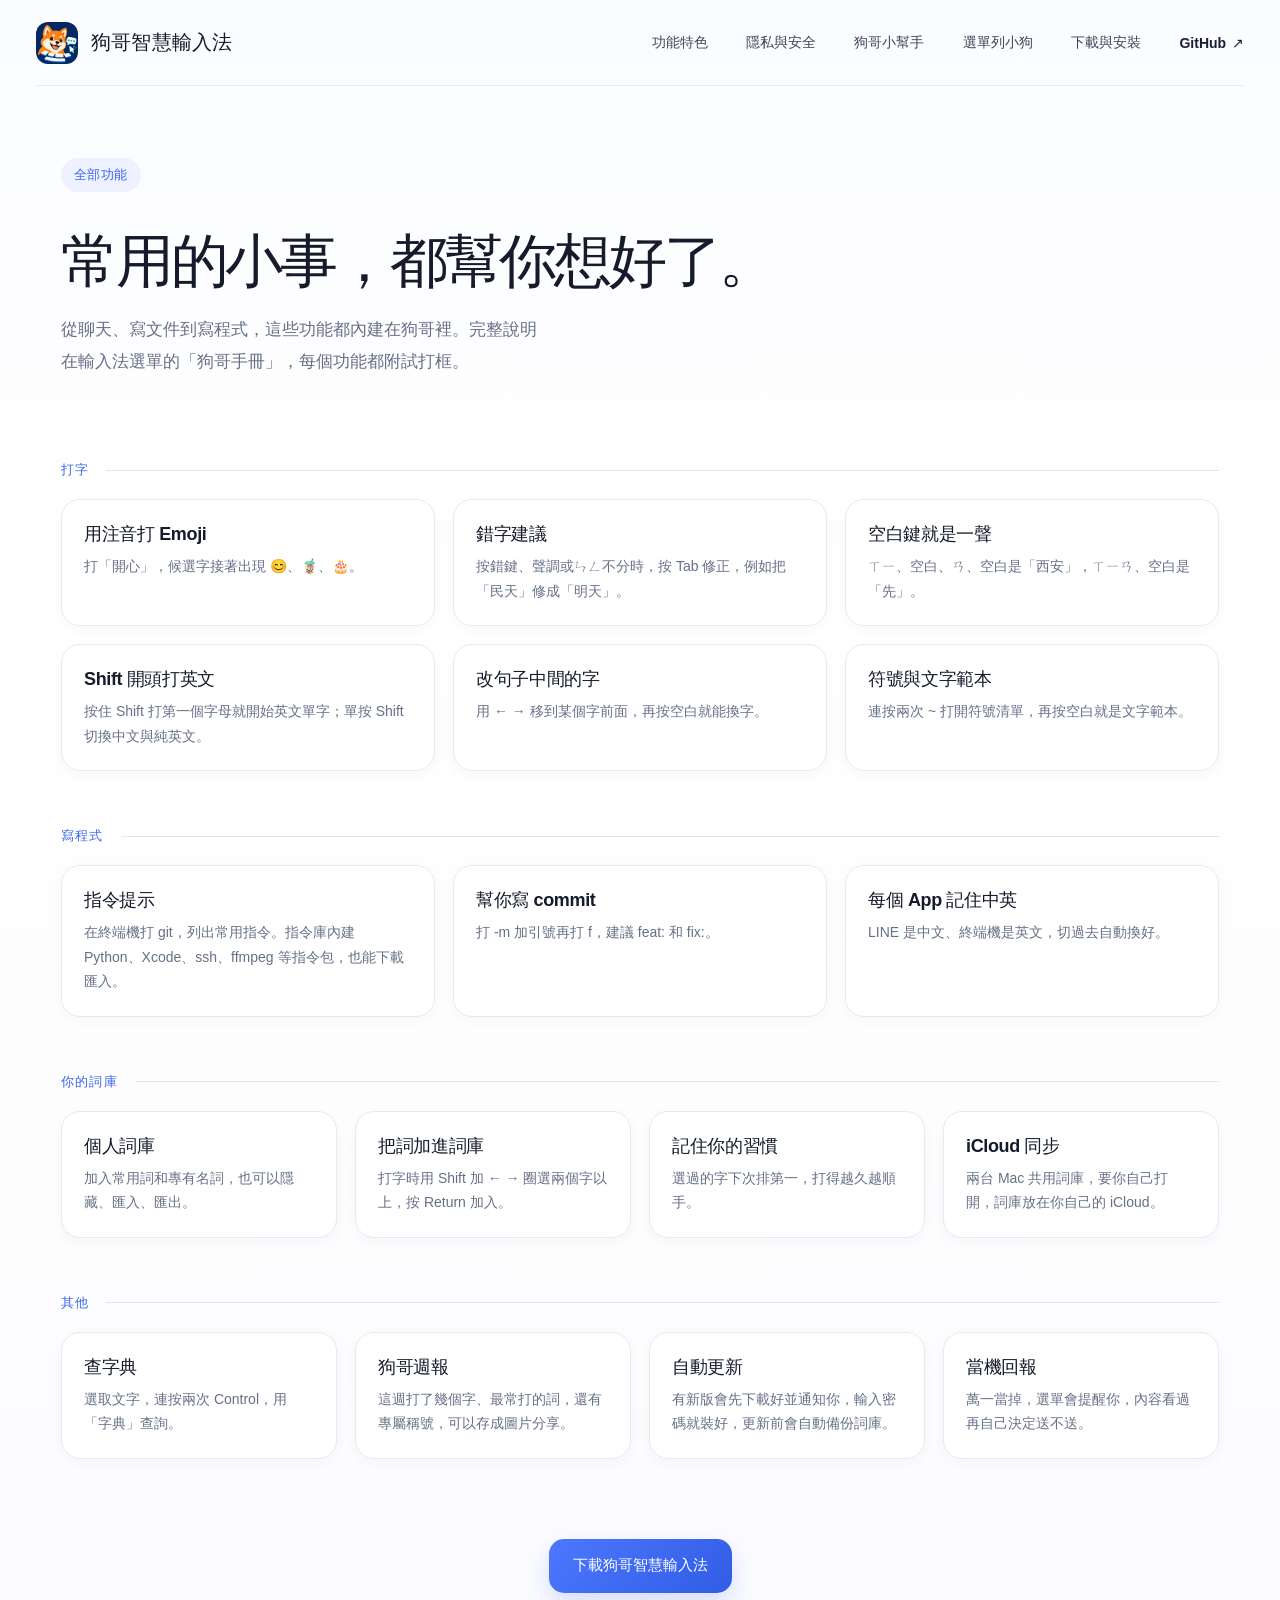
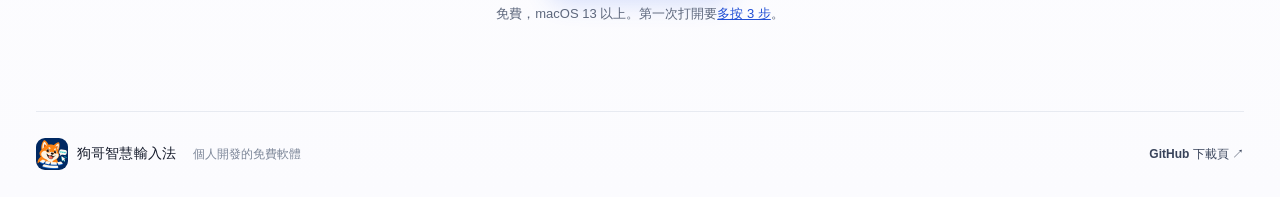
==== features.html @ 8fb895f2 "docs: publish the website" ====
<!doctype html>
<html lang="zh-Hant">
  <head>
    <meta charset="utf-8">
    <meta name="viewport" content="width=device-width, initial-scale=1">
    <meta name="theme-color" content="#f7f8fc">
    <title>全部功能｜狗哥智慧輸入法</title>
    <meta name="description" content="狗哥智慧輸入法的全部功能：用注音打 Emoji、錯字建議、指令提示、個人詞庫、iCloud 同步、狗哥週報和自動更新。">
    <link rel="stylesheet" href="styles.css">
  </head>
  <body>
    <header class="site-header">
      <a class="brand" href="index.html" aria-label="狗哥智慧輸入法首頁">
        <img src="images/icon.png" alt="" width="42" height="42">
        <span>狗哥智慧輸入法</span>
      </a>
      <button class="menu-toggle" aria-expanded="false" aria-controls="main-nav" aria-label="開啟導覽選單">
        <span></span><span></span>
      </button>
      <nav id="main-nav" class="main-nav" aria-label="主要導覽">
        <a href="index.html#features">功能特色</a>
        <a href="index.html#privacy">隱私與安全</a>
        <a href="index.html#helper">狗哥小幫手</a>
        <a href="index.html#dog">選單列小狗</a>
        <a href="index.html#install">下載與安裝</a>
        <a class="github-link" href="https://github.com/qso71/gouge-smart-input-releases">GitHub <span aria-hidden="true">↗</span></a>
      </nav>
    </header>

    <main>
      <section class="page-head" aria-labelledby="page-title">
        <p class="eyebrow">全部功能</p>
        <h1 id="page-title">常用的小事，都幫你想好了。</h1>
        <p class="hero-lede">從聊天、寫文件到寫程式，這些功能都內建在狗哥裡。完整說明在輸入法選單的「狗哥手冊」，每個功能都附試打框。</p>
      </section>

      <section class="feature-group" aria-labelledby="group-typing">
        <div class="section-kicker"><span id="group-typing">打字</span><i></i></div>
        <div class="feature-grid">
          <article class="feature-item"><h2>用注音打 Emoji</h2><p>打「開心」，候選字接著出現 😊、🧋、🎂。</p></article>
          <article class="feature-item"><h2>錯字建議</h2><p>按錯鍵、聲調或ㄣㄥ不分時，按 Tab 修正，例如把「民天」修成「明天」。</p></article>
          <article class="feature-item"><h2>空白鍵就是一聲</h2><p>ㄒㄧ、空白、ㄢ、空白是「西安」，ㄒㄧㄢ、空白是「先」。</p></article>
          <article class="feature-item"><h2>Shift 開頭打英文</h2><p>按住 Shift 打第一個字母就開始英文單字；單按 Shift 切換中文與純英文。</p></article>
          <article class="feature-item"><h2>改句子中間的字</h2><p>用 ← → 移到某個字前面，再按空白就能換字。</p></article>
          <article class="feature-item"><h2>符號與文字範本</h2><p>連按兩次 ~ 打開符號清單，再按空白就是文字範本。</p></article>
        </div>
      </section>

      <section class="feature-group" aria-labelledby="group-code">
        <div class="section-kicker"><span id="group-code">寫程式</span><i></i></div>
        <div class="feature-grid">
          <article class="feature-item"><h2>指令提示</h2><p>在終端機打 git，列出常用指令。指令庫內建 Python、Xcode、ssh、ffmpeg 等指令包，也能下載匯入。</p></article>
          <article class="feature-item"><h2>幫你寫 commit</h2><p>打 -m 加引號再打 f，建議 feat: 和 fix:。</p></article>
          <article class="feature-item"><h2>每個 App 記住中英</h2><p>LINE 是中文、終端機是英文，切過去自動換好。</p></article>
        </div>
      </section>

      <section class="feature-group" aria-labelledby="group-library">
        <div class="section-kicker"><span id="group-library">你的詞庫</span><i></i></div>
        <div class="feature-grid four">
          <article class="feature-item"><h2>個人詞庫</h2><p>加入常用詞和專有名詞，也可以隱藏、匯入、匯出。</p></article>
          <article class="feature-item"><h2>把詞加進詞庫</h2><p>打字時用 Shift 加 ← → 圈選兩個字以上，按 Return 加入。</p></article>
          <article class="feature-item"><h2>記住你的習慣</h2><p>選過的字下次排第一，打得越久越順手。</p></article>
          <article class="feature-item"><h2>iCloud 同步</h2><p>兩台 Mac 共用詞庫，要你自己打開，詞庫放在你自己的 iCloud。</p></article>
        </div>
      </section>

      <section class="feature-group" aria-labelledby="group-more">
        <div class="section-kicker"><span id="group-more">其他</span><i></i></div>
        <div class="feature-grid four">
          <article class="feature-item"><h2>查字典</h2><p>選取文字，連按兩次 Control，用「字典」查詢。</p></article>
          <article class="feature-item"><h2>狗哥週報</h2><p>這週打了幾個字、最常打的詞，還有專屬稱號，可以存成圖片分享。</p></article>
          <article class="feature-item"><h2>自動更新</h2><p>有新版會先下載好並通知你，輸入密碼就裝好，更新前會自動備份詞庫。</p></article>
          <article class="feature-item"><h2>當機回報</h2><p>萬一當掉，選單會提醒你，內容看過再自己決定送不送。</p></article>
        </div>
      </section>

      <section class="page-cta">
        <a class="button button-primary" href="https://github.com/qso71/gouge-smart-input-releases/releases/latest/download/GougeSmartInput.dmg">下載狗哥智慧輸入法</a>
        <p class="button-note">免費，macOS 13 以上。第一次打開要<a href="index.html#first-open">多按 3 步</a>。</p>
      </section>
    </main>
    <footer class="site-footer">
      <a class="brand footer-brand" href="index.html"><img src="images/icon.png" alt="" width="32" height="32"><span>狗哥智慧輸入法</span></a>
      <span>個人開發的免費軟體</span>
      <a href="https://github.com/qso71/gouge-smart-input-releases">GitHub 下載頁 ↗</a>
    </footer>
    <script src="script.js"></script>
  </body>
</html>
---- styles.css ----
:root {
  color-scheme: light;
  --ink: #151b2b;
  --muted: #657087;
  --blue: #3865ee;
  --blue-deep: #214fd5;
  --line: #e7eaf1;
  --paper: #fff;
  --soft: #f6f7fb;
  --lavender: #f3f1ff;
  --radius: 24px;
  font-family: -apple-system, BlinkMacSystemFont, "PingFang TC", "Heiti TC", sans-serif;
  font-synthesis: none;
  text-rendering: optimizeLegibility;
}

* { box-sizing: border-box; }
html { scroll-behavior: smooth; scroll-padding-top: 90px; }
body { margin: 0; color: var(--ink); background: linear-gradient(180deg, #fbfcff 0%, #fff 34%, #fbfbfe 100%); }
a { color: inherit; text-decoration: none; }
button { font: inherit; }

.site-header { width: min(1320px, calc(100% - 72px)); height: 86px; margin: 0 auto; display: flex; align-items: center; justify-content: space-between; border-bottom: 1px solid rgba(35, 49, 79, .08); position: relative; z-index: 5; }
.brand { display: inline-flex; align-items: center; gap: 13px; font-weight: 800; font-size: 20px; letter-spacing: .01em; white-space: nowrap; }
.brand img { border-radius: 12px; object-fit: cover; }
.main-nav { display: flex; align-items: center; gap: clamp(20px, 3vw, 46px); color: #3d4658; font-size: 14px; font-weight: 600; }
.main-nav a { transition: color .2s ease; }
.main-nav a:hover, .site-footer a:hover { color: var(--blue); }
.github-link { color: #182036; }
.github-link span { padding-left: 2px; }
.menu-toggle { display: none; }

main { width: min(1320px, calc(100% - 72px)); margin: 0 auto; }
.hero { min-height: 620px; display: grid; grid-template-columns: .88fr 1.12fr; align-items: center; position: relative; padding: 105px 25px 64px; column-gap: 44px; }
.mascot-track { position: absolute; top: 0; left: 0; right: 0; height: 100px; overflow: hidden; }
.trail { position: absolute; top: 84px; left: 0; right: 0; border-top: 2px solid #cfdaf7; }
.runner-path { position: absolute; inset: 0; z-index: 1; animation: run 2.4s cubic-bezier(.22, .7, .3, 1) both; }
.runner { position: absolute; left: 0; top: 27px; width: 120px; height: auto; transform-origin: 50% 100%; animation: trot .3s ease-in-out 8 alternate, breathe 3.2s ease-in-out 2.4s infinite; }
@keyframes run { from { transform: translateX(-140px); } to { transform: translateX(72%); } }
@keyframes breathe { 50% { transform: scaleY(1.025); } }
.paw { position: absolute; color: #92a9ff; width: 20px; height: 20px; z-index: 1; }
.paw-one { left: 22%; top: 64px; transform: rotate(70deg) scale(.7); }
.paw-two { left: 30%; top: 64px; transform: rotate(110deg) scale(.7); }
@keyframes trot { from { transform: translateY(0); } to { transform: translateY(-3px); } }
.hero-copy { align-self: center; position: relative; z-index: 2; padding-top: 12px; }
.eyebrow, .section-kicker { color: var(--blue); letter-spacing: .09em; font-size: 13px; font-weight: 700; }
.eyebrow { display: inline-flex; align-items: center; gap: 8px; background: #eef1ff; border-radius: 999px; padding: 8px 13px; letter-spacing: .03em; }
h1, h2, h3, p { margin-top: 0; }
h1 span { display: inline-block; }
h1 { font-size: clamp(44px, 5.1vw, 70px); line-height: 1.16; letter-spacing: -.055em; margin: 22px 0 20px; font-weight: 800; }
.hero-lede { max-width: 485px; color: var(--muted); font-size: 17px; line-height: 1.85; margin-bottom: 28px; }
.button { display: inline-flex; justify-content: center; align-items: center; gap: 12px; min-height: 54px; padding: 0 24px; border-radius: 15px; font-size: 15px; font-weight: 700; transition: transform .2s ease, box-shadow .2s ease, background .2s ease; }
.button:hover { transform: translateY(-2px); }
.button-primary { color: white; background: linear-gradient(135deg, #4c78ff, #315ce5); box-shadow: 0 10px 24px rgba(56, 101, 238, .2); }
.button-primary:hover { box-shadow: 0 13px 28px rgba(56, 101, 238, .27); }
.button-primary svg { width: 19px; height: 19px; }
.button-note { color: #5d677c; font-size: 13px; margin: 12px 0 0 5px; }
.button-note a { color: var(--blue-deep); text-decoration: underline; }
.hero-window { min-width: 0; position: relative; align-self: center; border: 1px solid #d9deea; background: rgba(255,255,255,.96); border-radius: 20px; overflow: visible; box-shadow: 0 26px 60px rgba(37, 49, 82, .13), 0 2px 6px rgba(37,49,82,.04); transform: perspective(1200px) rotateY(-2deg); }
.window-titlebar { height: 52px; display: flex; align-items: center; gap: 15px; padding: 0 18px; background: #fafbfe; border-bottom: 1px solid #eceef4; border-radius: 20px 20px 0 0; color: #3d4556; font-weight: 600; font-size: 13px; }
.traffic { display: flex; gap: 7px; }
.traffic i { width: 10px; height: 10px; border-radius: 50%; background: #ff665d; }
.traffic i:nth-child(2) { background: #ffc34d; }
.traffic i:nth-child(3) { background: #4fc879; }
.window-tools { margin-left: auto; color: #7d8798; font-size: 14px; }
.notes-layout { display: grid; grid-template-columns: 155px 1fr; min-height: 270px; }
.notes-sidebar { padding: 22px 15px; background: #f7f8fb; border-radius: 0 0 0 20px; display: flex; flex-direction: column; gap: 16px; font-size: 11px; color: #758095; }
.notes-sidebar b { font-weight: 500; color: #283248; background: #e9ecf4; border-radius: 7px; padding: 7px; }
.note-content { padding: 42px 30px; position: relative; font-size: clamp(14px, 1.35vw, 18px); }
.note-content p { line-height: 1.8; }
.note-title { color: #8791a5; font-size: .78em; margin-bottom: 8px; }
.composing { border-bottom: 2px solid #7886b0; padding-bottom: 1px; }
.candidate-popover { position: absolute; left: 16px; bottom: 54px; max-width: calc(100% - 32px); display: flex; align-items: center; gap: 12px; white-space: nowrap; background: #fff; border: 1px solid #e1e4ed; box-shadow: 0 8px 24px rgba(35,47,76,.13); border-radius: 13px; padding: 10px 12px; color: #586276; font-size: 11px; }
.candidate-popover b { background: var(--blue); color: white; padding: 8px 10px; border-radius: 9px; font-weight: 600; }

.local-note { min-height: 82px; display: flex; align-items: center; justify-content: center; gap: 18px; padding: 18px 24px; border: 1px solid #e7eaf2; border-radius: 18px; background: linear-gradient(105deg, #f4f5fb, #fbfbfe); color: #59657b; }
.local-note svg { width: 32px; color: #6676ad; flex: 0 0 auto; }
.local-note strong { color: var(--ink); padding-right: 18px; border-right: 1px solid #d7dce7; font-size: 16px; }
.local-note span { font-size: 14px; }

.helper-section { padding: 92px 25px 82px; }
.section-kicker { display: flex; align-items: center; gap: 17px; }
.section-kicker i { flex: 1; height: 1px; background: #e2e5ef; }
.helper-heading { display: flex; align-items: end; justify-content: space-between; gap: 28px; margin: 20px 0 30px; }
.helper-heading h2 { font-size: clamp(27px, 3.1vw, 40px); letter-spacing: -.04em; margin-bottom: 10px; line-height: 1.28; }
.helper-heading p { max-width: 740px; margin-bottom: 0; color: var(--muted); font-size: 15px; line-height: 1.8; }
.option-key { flex: 0 0 auto; color: #405ec8; background: #edf0ff; padding: 11px 15px; border-radius: 12px; font-size: 13px; font-weight: 700; }
.helper-demo { display: grid; grid-template-columns: .8fr 1.2fr; gap: 40px; align-items: center; border: 1px solid #e7e8f1; border-radius: 22px; background: linear-gradient(118deg, #fbfbff, #f3f1ff 58%, #f8f8ff); padding: 32px; }
.selected-text { border: 1px solid #e5e7f0; border-radius: 15px; background: white; padding: 20px; box-shadow: 0 8px 22px rgba(37,49,82,.05); position: relative; }
.selected-text small { color: #8791a5; font-size: 11px; }
.selected-text p { line-height: 1.8; margin: 10px 0 4px; font-size: 16px; }
.selection-line { position: absolute; bottom: -18px; right: -23px; width: 70px; height: 1px; background: #99a8ef; transform: rotate(25deg); }
.helper-card { border: 1px solid #e1e3ed; border-radius: 16px; background: #fff; box-shadow: 0 15px 35px rgba(36,46,77,.12); overflow: hidden; }
.helper-card-head { height: 48px; display: flex; align-items: center; gap: 10px; padding: 0 17px; border-bottom: 1px solid #eff0f5; font-size: 13px; }
.helper-icon { width: 30px; height: auto; }.card-menu { margin-left: auto; color: #758098; font-size: 20px; }
.helper-actions { display: flex; gap: 8px; padding: 15px 16px 10px; }
.helper-actions span { border: 1px solid #e8eaf1; border-radius: 9px; padding: 8px 12px; color: #626d80; font-size: 12px; }
.helper-actions .active { color: #fff; background: #4d6fea; border-color: #4d6fea; }
.helper-answer { margin: 2px 16px; background: #f6f7fc; border-radius: 11px; padding: 14px; font-size: 13px; line-height: 1.8; color: #39445a; }
.helper-card-foot { display: flex; align-items: center; justify-content: space-between; padding: 12px 16px 15px; color: #8a93a5; font-size: 11px; }
.helper-card-foot button { border: 0; color: white; background: var(--blue); border-radius: 8px; padding: 8px 15px; font-weight: 700; }
.provider-note { display: flex; justify-content: center; align-items: center; gap: 9px; margin: 20px 0 0; color: #626d80; font-size: 13px; }
.provider-note svg { width: 18px; height: 18px; fill: #8292d1; }

.features { display: grid; grid-template-columns: repeat(3, 1fr); gap: 18px; padding: 0 6px 82px; }
.feature-card { min-width: 0; min-height: 210px; border: 1px solid var(--line); border-radius: 19px; background: #fff; padding: 24px 22px 18px; box-shadow: 0 4px 14px rgba(35,47,76,.035); }
.feature-icon { display: inline-flex; width: 38px; height: 38px; align-items: center; justify-content: center; border-radius: 11px; color: #3f67e6; background: #eff2ff; font-size: 17px; font-weight: 800; margin-bottom: 13px; }
.feature-icon.latin { font-size: 13px; }.feature-icon.book { font-size: 23px; }
.feature-card h3 { display: inline-block; font-size: 19px; margin: 0 0 9px 10px; vertical-align: 10px; letter-spacing: -.02em; }
.feature-card p { min-height: 48px; color: var(--muted); font-size: 13px; line-height: 1.75; margin: 0 0 13px; }
.mini-candidate { overflow: hidden; white-space: nowrap; text-overflow: ellipsis; border: 1px solid #e8eaf1; border-radius: 9px; padding: 9px 10px; color: #637087; font-size: 10px; }
.mini-candidate b { color: #4266df; background: #edf1ff; border-radius: 6px; padding: 5px 7px; font-weight: 600; }

.privacy-panel { display: grid; grid-template-columns: auto 1fr auto; gap: 24px; align-items: center; padding: 34px 40px; border-radius: 22px; color: var(--ink); background: linear-gradient(112deg, #fff1e2, #ffe0cc 45%, #f3dcec 80%, #e6dcf6); margin-bottom: 72px; }
.privacy-mark { display: grid; place-items: center; width: 62px; height: 62px; color: var(--blue); }
.privacy-mark svg { width: 56px; }
.privacy-copy h2 { font-size: 26px; letter-spacing: -.03em; margin: 0 0 11px; }
.privacy-copy p { max-width: 700px; color: #4a5468; line-height: 1.75; font-size: 14px; margin: 0; }
.privacy-copy .update-note { color: #5d677c; margin-top: 7px; font-size: 13px; }
.button-light { color: #243252; background: white; box-shadow: 0 6px 18px rgba(36, 50, 82, .1); min-height: 48px; font-size: 13px; padding: 0 18px; white-space: nowrap; }
.button-light:hover { background: #eef2ff; }

.site-footer { width: min(1320px, calc(100% - 72px)); min-height: 86px; margin: 0 auto; border-top: 1px solid var(--line); display: flex; align-items: center; gap: 17px; color: #7c8698; font-size: 12px; }
.footer-brand { font-size: 14px; color: var(--ink); gap: 9px; }
.footer-brand img { border-radius: 9px; }
.site-footer > a:last-child { margin-left: auto; color: #38435a; font-weight: 600; }

@media (max-width: 920px) {
  .site-header, main, .site-footer { width: min(100% - 40px, 720px); }
  .main-nav { gap: 17px; font-size: 12px; }
  .hero { grid-template-columns: 1fr; gap: 30px; padding: 126px 8px 50px; }
  .hero-copy { max-width: 610px; }
  .hero-window { width: 100%; transform: none; }
  .notes-layout { min-height: 235px; }
  .local-note { justify-content: flex-start; }
  .helper-section { padding: 76px 8px 65px; }
  .helper-demo { gap: 22px; padding: 24px; }
  .privacy-panel { grid-template-columns: auto 1fr; }
  .button-light { grid-column: 2; justify-self: start; }
}
@media (max-width: 640px) {
  .site-header, main, .site-footer { width: calc(100% - 32px); }
  .site-header { height: 72px; }
  .brand { font-size: 16px; gap: 9px; }.brand img { width: 36px; height: 36px; }
  .menu-toggle { display: flex; width: 42px; height: 42px; border: 1px solid var(--line); background: white; border-radius: 12px; flex-direction: column; align-items: center; justify-content: center; gap: 5px; }
  .menu-toggle span { width: 17px; height: 2px; border-radius: 2px; background: #26334e; }
  .main-nav { display: none; position: absolute; top: 63px; right: 0; width: min(280px, 100%); padding: 12px; border: 1px solid var(--line); border-radius: 16px; background: white; box-shadow: 0 18px 36px rgba(28,40,70,.12); flex-direction: column; align-items: stretch; gap: 0; font-size: 14px; }
  .main-nav.open { display: flex; }
  .main-nav a { padding: 12px; border-radius: 9px; }.main-nav a:hover { background: #f5f6fb; }
  .hero { padding: 110px 0 38px; gap: 26px; min-height: auto; }
  .mascot-track { height: 95px; }.trail { top: 72px; }.runner { width: 100px; top: 24px; }.paw-one { left: 18%; top: 52px; }.paw-two { left: 30%; top: 52px; }
  .eyebrow { font-size: 11px; padding: 7px 11px; }
  h1 { font-size: clamp(42px, 12vw, 58px); margin: 17px 0 14px; }
  .hero-lede { font-size: 15px; line-height: 1.75; margin-bottom: 20px; }
  .button { min-height: 50px; }.button-primary { width: 100%; }
  .button-note { text-align: center; margin-left: 0; }
  .window-titlebar { height: 44px; }.notes-layout { grid-template-columns: 92px 1fr; min-height: 205px; }
  .notes-sidebar { padding: 17px 9px; gap: 13px; font-size: 9px; }.notes-sidebar b { padding: 6px 4px; }
  .note-content { padding: 31px 14px; font-size: 12px; }.candidate-popover { left: 2%; bottom: 42px; gap: 6px; padding: 7px; font-size: 8px; }.candidate-popover b { padding: 7px; }
  .local-note { gap: 11px; padding: 16px 13px; min-height: 78px; }.local-note svg { width: 25px; }.local-note strong { font-size: 13px; padding-right: 10px; }.local-note span { font-size: 11px; line-height: 1.6; }
  .dog-section { padding: 0 0 56px; }.dog-demo { padding: 15px; }
  .features-more { margin: -36px 0 56px; }.page-head { padding: 44px 0 36px; }.feature-group { padding: 0 0 40px; }.feature-grid, .feature-grid.four { grid-template-columns: 1fr; gap: 12px; }.page-cta { padding: 12px 0 56px; }.page-cta .button { width: 100%; }
  .helper-section { padding: 68px 0 56px; }.helper-heading { display: block; margin: 17px 0 20px; }.helper-heading h2 { font-size: 27px; }.helper-heading p { font-size: 13px; }.option-key { display: inline-block; margin-top: 14px; font-size: 11px; }
  .helper-demo { grid-template-columns: 1fr; gap: 18px; padding: 15px; }.selected-text { padding: 14px; }.selected-text p { font-size: 13px; }.selection-line { display: none; }
  .helper-card-head { height: 42px; }.helper-actions { gap: 5px; padding: 12px 10px 8px; }.helper-actions span { padding: 7px 8px; font-size: 10px; }.helper-answer { margin: 2px 10px; font-size: 11px; }.provider-note { font-size: 11px; }
  .features { grid-template-columns: 1fr; gap: 12px; padding: 0 0 58px; }.feature-card { min-height: 0; padding: 18px; }.feature-card p { min-height: 0; }.feature-card h3 { font-size: 17px; }
  .privacy-panel { grid-template-columns: 1fr; gap: 10px; padding: 23px 20px; margin-bottom: 35px; }.privacy-mark { width: 42px; height: 42px; justify-self: start; }.privacy-mark svg { width: 42px; }.privacy-copy h2 { font-size: 22px; }.privacy-copy p { font-size: 13px; }.privacy-copy .update-note { font-size: 12px; }.button-light { grid-column: 1; width: 100%; margin-top: 8px; }
  .site-footer { min-height: 72px; gap: 9px; font-size: 10px; }.footer-brand { font-size: 12px; }.footer-brand img { width: 28px; height: 28px; }
}
.dog-section { padding: 0 25px 82px; }
.dog-grid { display: grid; grid-template-columns: .9fr 1.1fr; gap: 40px; align-items: center; margin-top: 20px; }
.dog-section h2 { font-size: clamp(27px, 3.1vw, 40px); letter-spacing: -.04em; line-height: 1.28; margin-bottom: 18px; }
.dog-list { display: grid; gap: 14px; padding: 0; margin: 0; list-style: none; color: var(--muted); font-size: 14px; line-height: 1.7; }
.dog-list strong { display: block; color: var(--ink); font-size: 15px; }
.dog-note { color: #7c8698; font-size: 12px; line-height: 1.75; margin: 18px 0 0; }
.dog-demo { display: grid; gap: 14px; min-width: 0; border: 1px solid #e7e8f1; border-radius: 22px; background: linear-gradient(118deg, #fff1e2, #ffe6d6 45%, #f6e3ef 80%, #ebe3f8); padding: 24px; }
.menu-strip { display: flex; align-items: center; gap: 14px; min-height: 62px; padding: 0 16px; border: 1px solid rgba(255,255,255,.8); border-radius: 12px; background: rgba(255,255,255,.72); box-shadow: 0 8px 22px rgba(37,49,82,.08); color: #3d4556; font-size: 12px; white-space: nowrap; }
.menu-strip-items { display: flex; gap: 14px; min-width: 0; overflow: hidden; }
.menu-strip-clock { flex: 0 0 auto; color: #586276; }
.dog-sprite { flex: 0 0 auto; width: 81px; height: 58.5px; margin-left: auto; background: url("images/dog-sprites.png") 0 0 / 729px 468px no-repeat; }
.dog-controls { display: flex; flex-wrap: wrap; align-items: center; justify-content: space-between; gap: 8px; }
.dog-breeds { display: flex; flex-wrap: wrap; gap: 6px; }
.dog-breeds label, .dog-cap { position: relative; cursor: pointer; }
.dog-breeds input, .dog-cap input { position: absolute; inset: 0; margin: 0; opacity: 0; cursor: pointer; }
.dog-breeds span, .dog-cap span { display: block; border: 1px solid #e8eaf1; border-radius: 9px; padding: 7px 12px; background: #fff; color: #626d80; font-size: 12px; }
.dog-breeds input:checked + span, .dog-cap input:checked + span { color: #fff; background: #4d6fea; border-color: #4d6fea; }
.dog-breeds input:focus-visible + span, .dog-cap input:focus-visible + span { outline: 2px solid var(--blue-deep); outline-offset: 2px; }
.dog-status { min-height: 1.7em; margin: 0; color: #39445a; font-size: 13px; font-weight: 600; }
.dog-label { color: #586276; font-size: 12px; margin-bottom: -8px; }
#dog-input { width: 100%; min-height: 76px; padding: 12px; border: 1px solid #e5e7f0; border-radius: 12px; background: #fff; color: var(--ink); font: inherit; font-size: 14px; line-height: 1.6; resize: vertical; }

.features-more { margin: -58px 0 72px; text-align: center; font-size: 15px; font-weight: 700; }
.features-more a { color: var(--blue-deep); }
.features-more a:hover { text-decoration: underline; }
.page-head { max-width: 980px; padding: 72px 25px 56px; }
.page-head h1 { font-size: clamp(36px, 4.6vw, 58px); }
.feature-group { padding: 0 25px 56px; }
.feature-grid { display: grid; grid-template-columns: repeat(3, 1fr); gap: 18px; margin-top: 20px; }
.feature-grid.four { grid-template-columns: repeat(4, 1fr); }
.feature-item { min-width: 0; border: 1px solid var(--line); border-radius: 19px; background: #fff; padding: 22px; box-shadow: 0 4px 14px rgba(35,47,76,.035); }
.feature-item h2 { font-size: 18px; letter-spacing: -.02em; margin-bottom: 8px; }
.feature-item p { color: var(--muted); font-size: 14px; line-height: 1.75; margin: 0; }
.page-cta { padding: 24px 25px 88px; text-align: center; }
.page-cta .button-note { margin-left: 0; }

.install { padding: 0 6px 82px; }
.install > h2 { font-size: clamp(27px, 3.1vw, 40px); letter-spacing: -.04em; line-height: 1.28; margin-bottom: 24px; }
.install-steps { display: grid; grid-template-columns: repeat(3, 1fr); gap: 18px; padding: 0; margin: 0 0 40px; list-style: none; }
.install-steps li { border: 1px solid var(--line); border-radius: 19px; background: #fff; padding: 22px; box-shadow: 0 4px 14px rgba(35,47,76,.035); }
.install-steps h3 { font-size: 19px; margin-bottom: 8px; letter-spacing: -.02em; }
.install-steps p { color: var(--muted); font-size: 13px; line-height: 1.75; margin: 0; }
.install-steps a { color: var(--blue-deep); text-decoration: underline; }
.first-open { border: 1px solid #e7e8f1; border-radius: 22px; background: linear-gradient(118deg, #fbfbff, #f3f1ff 58%, #f8f8ff); padding: 32px; }
.first-open h3 { font-size: 22px; letter-spacing: -.02em; margin-bottom: 8px; }
.first-open > p { color: var(--muted); font-size: 14px; line-height: 1.8; margin-bottom: 0; }
.shots { display: grid; grid-template-columns: 5fr 9fr 5fr; gap: 18px; align-items: start; margin: 22px 0; }
.shots figure { margin: 0; }
.shots img { display: block; width: 100%; height: auto; border-radius: 12px; box-shadow: 0 8px 22px rgba(37,49,82,.12); }
.shots figcaption { color: #39445a; font-size: 13px; line-height: 1.7; margin-top: 10px; }
.brew { margin: 22px 0 0; padding: 14px 16px; overflow-x: auto; border-radius: 12px; background: #fff; border: 1px solid #e5e7f0; color: #39445a; font: 12px/1.8 ui-monospace, SFMono-Regular, Menlo, monospace; }

@media (max-width: 920px) {
  .dog-grid { grid-template-columns: 1fr; }
  .feature-grid, .feature-grid.four { grid-template-columns: repeat(2, 1fr); }
  .menu-strip-items { display: none; }
  .install-steps { grid-template-columns: 1fr; }
  .shots { grid-template-columns: 1fr; max-width: 420px; }
}
@media (prefers-reduced-motion: reduce) {
  .runner-path { animation: none; transform: translateX(72%); }
  .runner { animation: none; }
}
@media (prefers-reduced-motion: reduce) { *, *::before, *::after { scroll-behavior: auto !important; animation-duration: .01ms !important; transition-duration: .01ms !important; } }
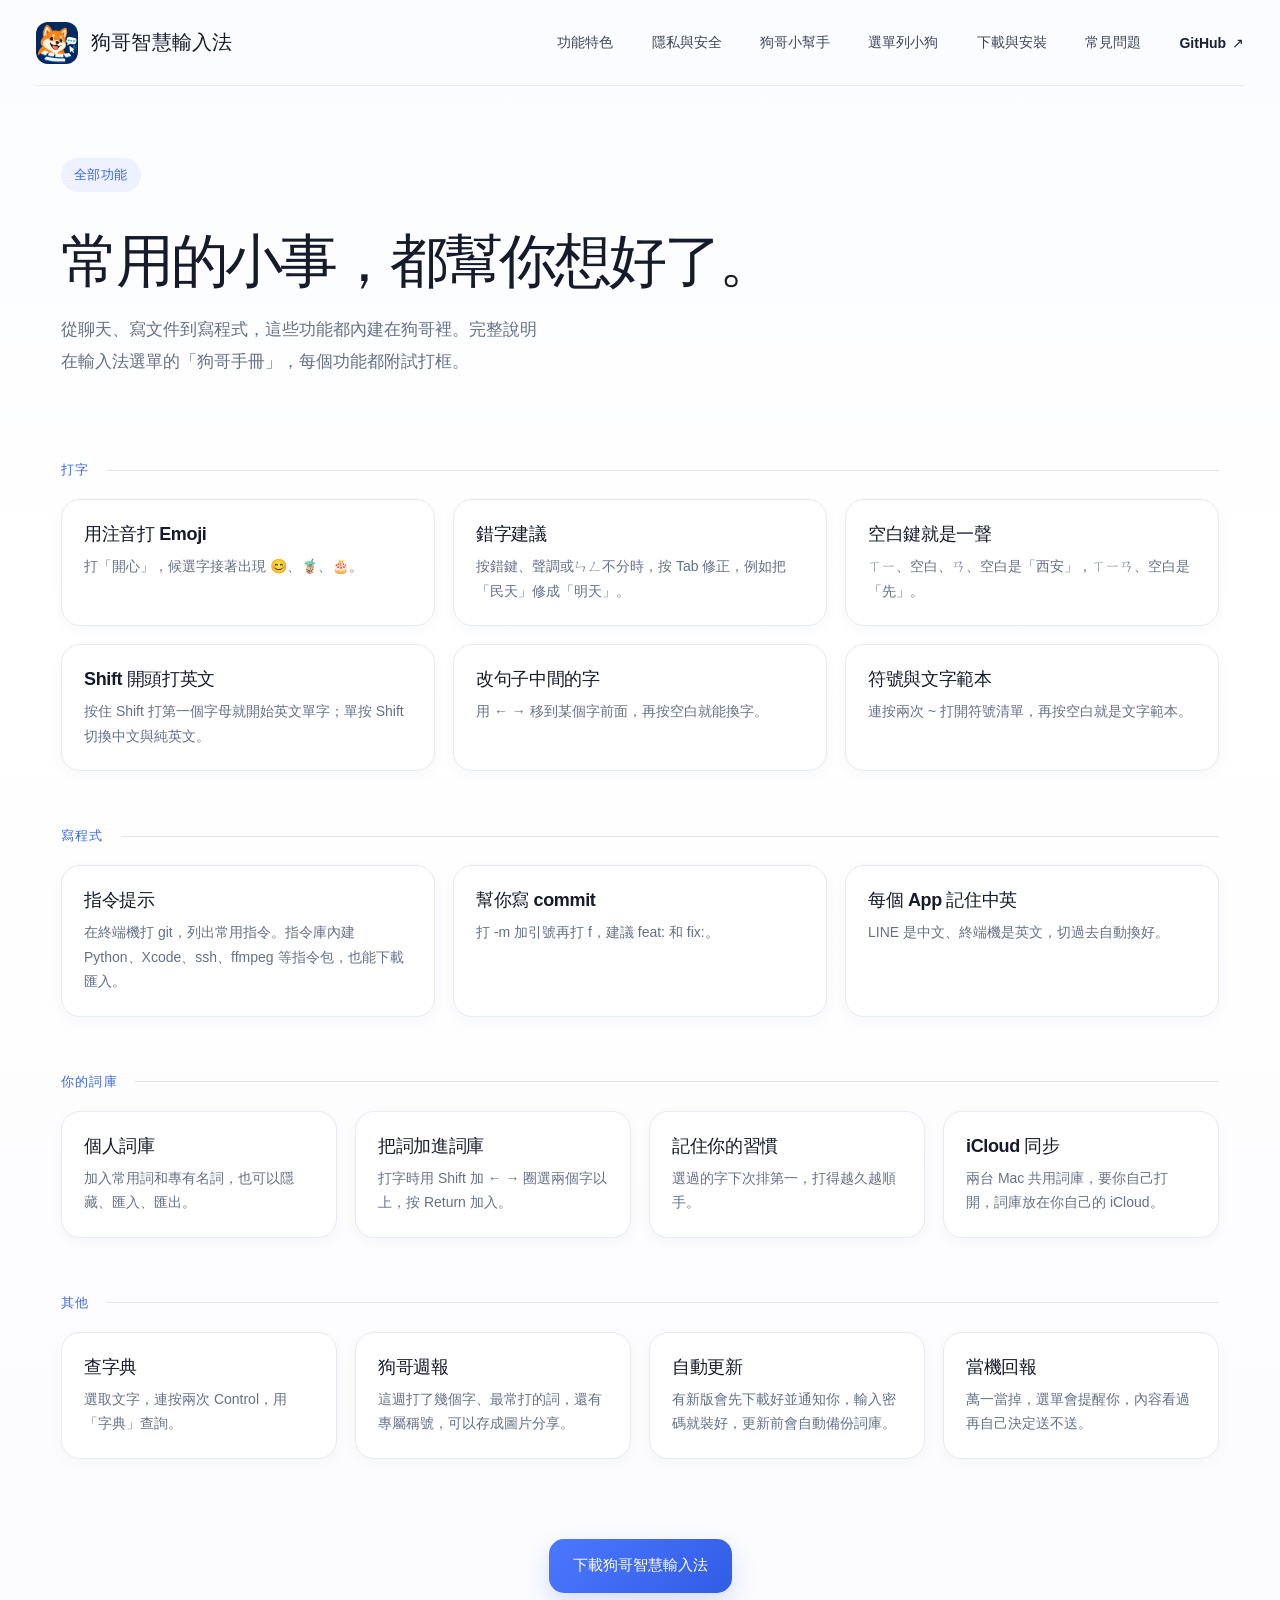
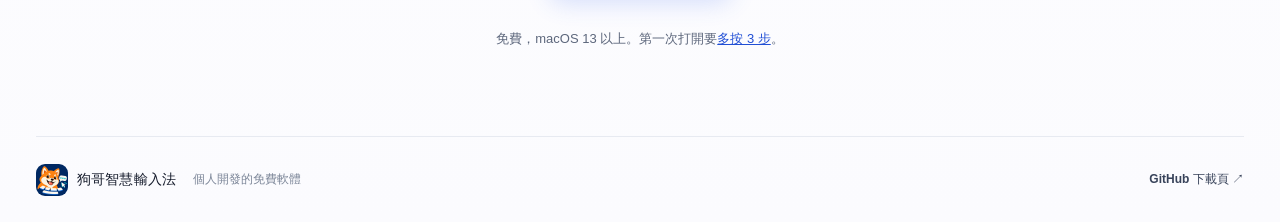
==== commit f0a705c1: "docs: publish the website from 9408754" ====
--- a/features.html
+++ b/features.html
@@ -6,6 +6,23 @@
     <meta name="theme-color" content="#f7f8fc">
     <title>全部功能｜狗哥智慧輸入法</title>
     <meta name="description" content="狗哥智慧輸入法的全部功能：用注音打 Emoji、錯字建議、指令提示、個人詞庫、iCloud 同步、狗哥週報和自動更新。">
+    <link rel="canonical" href="https://qso71.github.io/gouge-smart-input-releases/features.html">
+    <link rel="icon" type="image/png" href="images/icon.png">
+    <link rel="apple-touch-icon" href="images/icon.png">
+    <meta property="og:type" content="website">
+    <meta property="og:site_name" content="狗哥智慧輸入法">
+    <meta property="og:locale" content="zh_TW">
+    <meta property="og:title" content="全部功能｜狗哥智慧輸入法">
+    <meta property="og:description" content="用注音打 Emoji、錯字建議、指令提示、個人詞庫、iCloud 同步、狗哥週報和自動更新。">
+    <meta property="og:url" content="https://qso71.github.io/gouge-smart-input-releases/features.html">
+    <meta property="og:image" content="https://qso71.github.io/gouge-smart-input-releases/images/og.png">
+    <meta property="og:image:width" content="1200">
+    <meta property="og:image:height" content="630">
+    <meta property="og:image:alt" content="狗哥智慧輸入法：打字，本來就該這麼順。">
+    <meta name="twitter:card" content="summary_large_image">
+    <meta name="twitter:title" content="全部功能｜狗哥智慧輸入法">
+    <meta name="twitter:description" content="用注音打 Emoji、錯字建議、指令提示、個人詞庫、iCloud 同步、狗哥週報和自動更新。">
+    <meta name="twitter:image" content="https://qso71.github.io/gouge-smart-input-releases/images/og.png">
     <link rel="stylesheet" href="styles.css">
   </head>
   <body>
@@ -23,6 +40,7 @@
         <a href="index.html#helper">狗哥小幫手</a>
         <a href="index.html#dog">選單列小狗</a>
         <a href="index.html#install">下載與安裝</a>
+        <a href="index.html#faq">常見問題</a>
         <a class="github-link" href="https://github.com/qso71/gouge-smart-input-releases">GitHub <span aria-hidden="true">↗</span></a>
       </nav>
     </header>
@@ -77,6 +95,7 @@
 
       <section class="page-cta">
         <a class="button button-primary" href="https://github.com/qso71/gouge-smart-input-releases/releases/latest/download/GougeSmartInput.dmg">下載狗哥智慧輸入法</a>
+        <p class="release-note" data-release></p>
         <p class="button-note">免費，macOS 13 以上。第一次打開要<a href="index.html#first-open">多按 3 步</a>。</p>
       </section>
     </main>
--- a/styles.css
+++ b/styles.css
@@ -56,6 +56,8 @@
 .button-primary svg { width: 19px; height: 19px; }
 .button-note { color: #5d677c; font-size: 13px; margin: 12px 0 0 5px; }
 .button-note a { color: var(--blue-deep); text-decoration: underline; }
+.release-note { color: #5d677c; font-size: 13px; line-height: 1.5; min-height: 1.5em; margin: 12px 0 -6px 5px; }
+.release-note a { color: var(--blue-deep); text-decoration: underline; }
 .hero-window { min-width: 0; position: relative; align-self: center; border: 1px solid #d9deea; background: rgba(255,255,255,.96); border-radius: 20px; overflow: visible; box-shadow: 0 26px 60px rgba(37, 49, 82, .13), 0 2px 6px rgba(37,49,82,.04); transform: perspective(1200px) rotateY(-2deg); }
 .window-titlebar { height: 52px; display: flex; align-items: center; gap: 15px; padding: 0 18px; background: #fafbfe; border-bottom: 1px solid #eceef4; border-radius: 20px 20px 0 0; color: #3d4556; font-weight: 600; font-size: 13px; }
 .traffic { display: flex; gap: 7px; }
@@ -153,7 +155,7 @@
   h1 { font-size: clamp(42px, 12vw, 58px); margin: 17px 0 14px; }
   .hero-lede { font-size: 15px; line-height: 1.75; margin-bottom: 20px; }
   .button { min-height: 50px; }.button-primary { width: 100%; }
-  .button-note { text-align: center; margin-left: 0; }
+  .button-note, .release-note { text-align: center; margin-left: 0; }
   .window-titlebar { height: 44px; }.notes-layout { grid-template-columns: 92px 1fr; min-height: 205px; }
   .notes-sidebar { padding: 17px 9px; gap: 13px; font-size: 9px; }.notes-sidebar b { padding: 6px 4px; }
   .note-content { padding: 31px 14px; font-size: 12px; }.candidate-popover { left: 2%; bottom: 42px; gap: 6px; padding: 7px; font-size: 8px; }.candidate-popover b { padding: 7px; }
@@ -201,7 +203,7 @@
 .feature-item h2 { font-size: 18px; letter-spacing: -.02em; margin-bottom: 8px; }
 .feature-item p { color: var(--muted); font-size: 14px; line-height: 1.75; margin: 0; }
 .page-cta { padding: 24px 25px 88px; text-align: center; }
-.page-cta .button-note { margin-left: 0; }
+.page-cta .button-note, .page-cta .release-note { margin-left: 0; }
 
 .install { padding: 0 6px 82px; }
 .install > h2 { font-size: clamp(27px, 3.1vw, 40px); letter-spacing: -.04em; line-height: 1.28; margin-bottom: 24px; }
@@ -217,7 +219,20 @@
 .shots figure { margin: 0; }
 .shots img { display: block; width: 100%; height: auto; border-radius: 12px; box-shadow: 0 8px 22px rgba(37,49,82,.12); }
 .shots figcaption { color: #39445a; font-size: 13px; line-height: 1.7; margin-top: 10px; }
-.brew { margin: 22px 0 0; padding: 14px 16px; overflow-x: auto; border-radius: 12px; background: #fff; border: 1px solid #e5e7f0; color: #39445a; font: 12px/1.8 ui-monospace, SFMono-Regular, Menlo, monospace; }
+.install > .install-more { margin: 48px 0 16px; }
+.brew { margin: 0; padding: 14px 16px; overflow-x: auto; border-radius: 12px; background: #fff; border: 1px solid #e5e7f0; color: #39445a; font: 12px/1.8 ui-monospace, SFMono-Regular, Menlo, monospace; }
+
+.faq { padding: 0 6px 82px; }
+.faq > h2 { font-size: clamp(27px, 3.1vw, 40px); letter-spacing: -.04em; line-height: 1.28; margin-bottom: 24px; }
+.faq-list { border-top: 1px solid var(--line); }
+.faq details { border-bottom: 1px solid var(--line); }
+.faq summary { display: flex; justify-content: space-between; align-items: center; gap: 16px; padding: 18px 2px; font-size: 16px; font-weight: 600; cursor: pointer; list-style: none; }
+.faq summary::-webkit-details-marker { display: none; }
+.faq summary::after { content: "+"; flex: none; color: var(--muted); font-size: 20px; font-weight: 400; line-height: 1; }
+.faq details[open] summary::after { content: "−"; }
+.faq details p { max-width: 760px; color: var(--muted); font-size: 14px; line-height: 1.8; margin: 0 2px 16px; }
+.faq details a { color: var(--blue-deep); text-decoration: underline; }
+.faq code { padding: 1px 5px; border-radius: 5px; background: var(--soft); color: #39445a; font: 12px ui-monospace, SFMono-Regular, Menlo, monospace; overflow-wrap: anywhere; }
 
 @media (max-width: 920px) {
   .dog-grid { grid-template-columns: 1fr; }
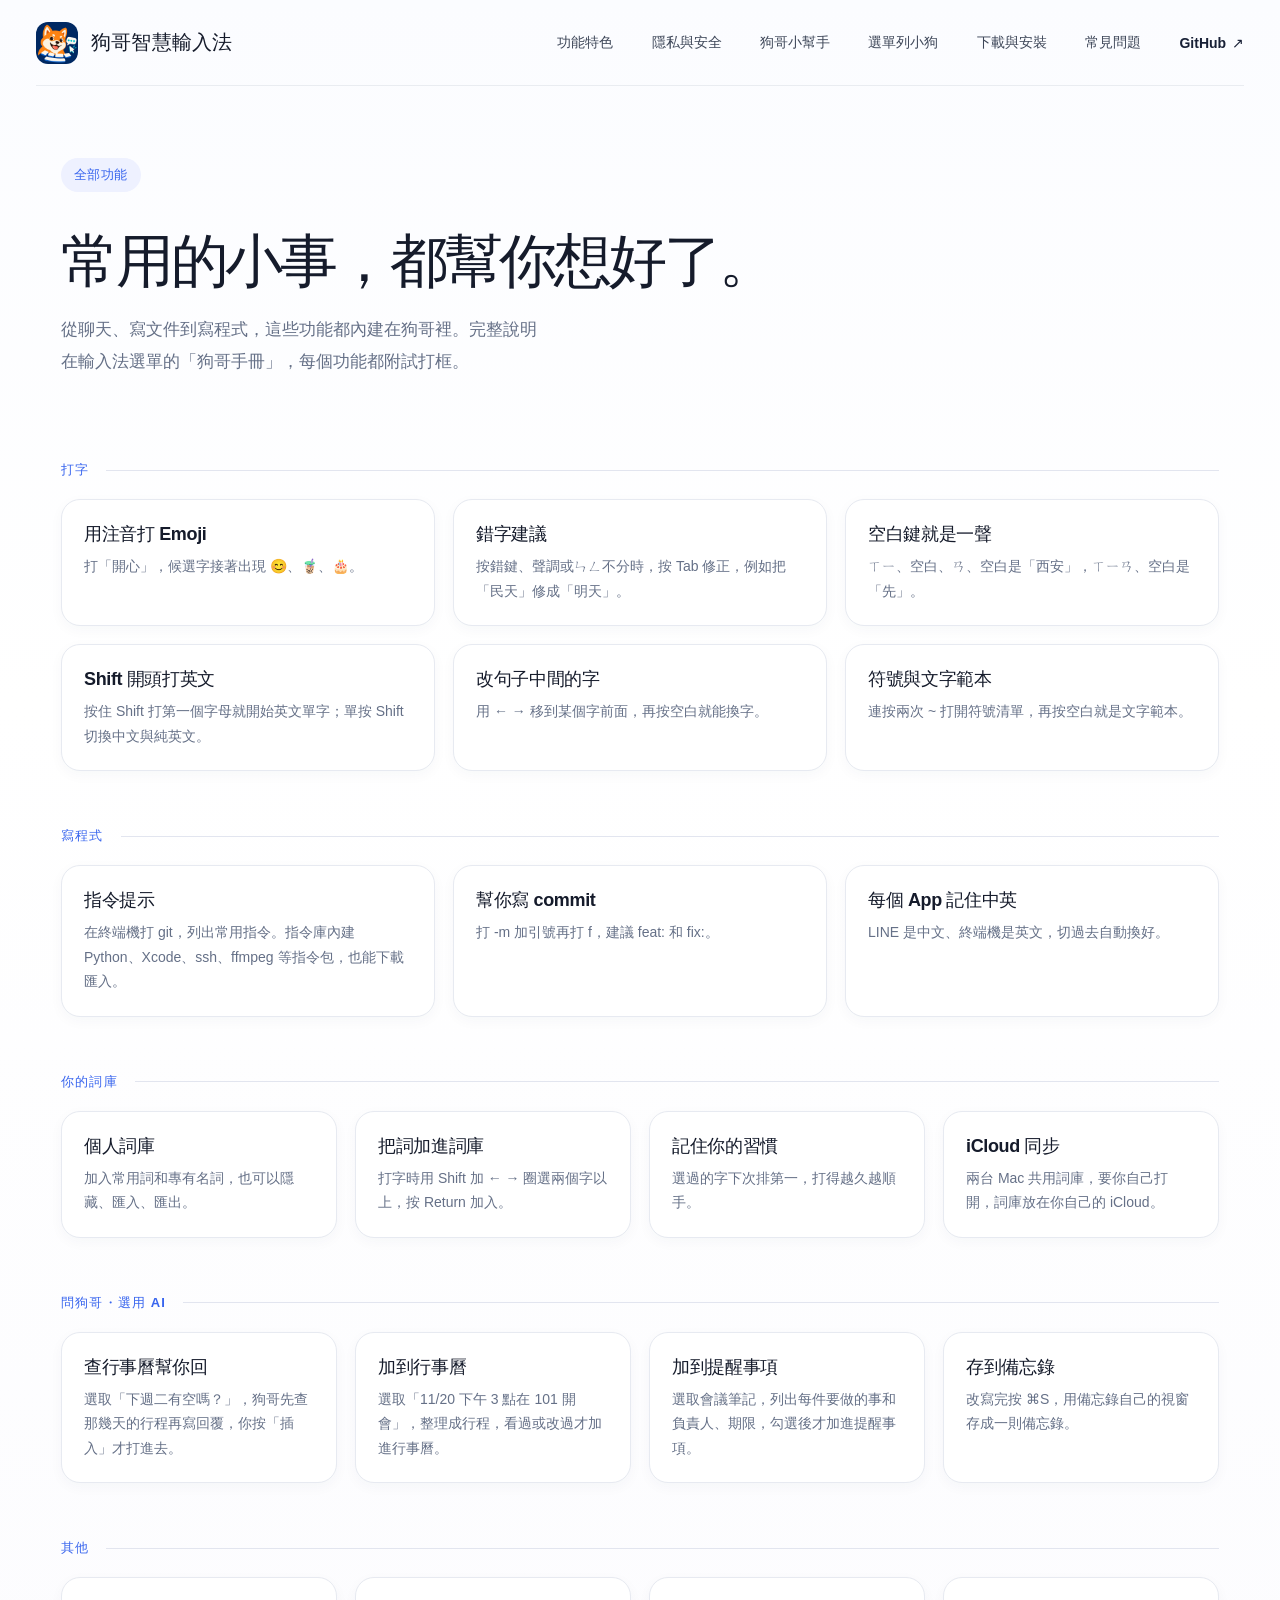
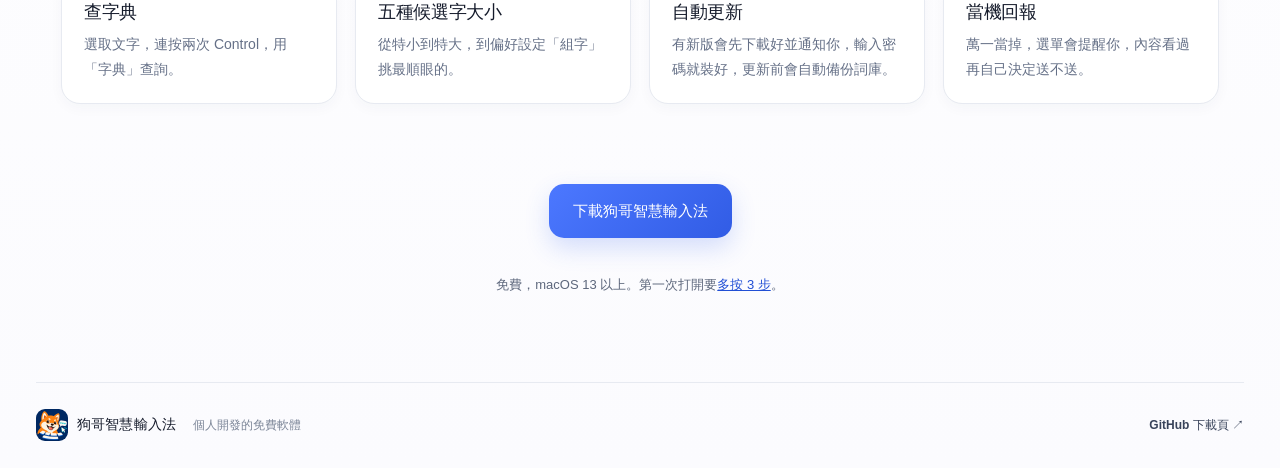
==== commit dc35f83f: "docs: publish the website from 2671b31" ====
--- a/features.html
+++ b/features.html
@@ -5,7 +5,7 @@
     <meta name="viewport" content="width=device-width, initial-scale=1">
     <meta name="theme-color" content="#f7f8fc">
     <title>全部功能｜狗哥智慧輸入法</title>
-    <meta name="description" content="狗哥智慧輸入法的全部功能：用注音打 Emoji、錯字建議、指令提示、個人詞庫、iCloud 同步、狗哥週報和自動更新。">
+    <meta name="description" content="狗哥智慧輸入法的全部功能：用注音打 Emoji、錯字建議、指令提示、個人詞庫、iCloud 同步、問狗哥的行事曆和提醒事項，以及自動更新。">
     <link rel="canonical" href="https://qso71.github.io/gouge-smart-input-releases/features.html">
     <link rel="icon" type="image/png" href="images/icon.png">
     <link rel="apple-touch-icon" href="images/icon.png">
@@ -13,7 +13,7 @@
     <meta property="og:site_name" content="狗哥智慧輸入法">
     <meta property="og:locale" content="zh_TW">
     <meta property="og:title" content="全部功能｜狗哥智慧輸入法">
-    <meta property="og:description" content="用注音打 Emoji、錯字建議、指令提示、個人詞庫、iCloud 同步、狗哥週報和自動更新。">
+    <meta property="og:description" content="用注音打 Emoji、錯字建議、指令提示、個人詞庫、iCloud 同步、問狗哥的行事曆和提醒事項，以及自動更新。">
     <meta property="og:url" content="https://qso71.github.io/gouge-smart-input-releases/features.html">
     <meta property="og:image" content="https://qso71.github.io/gouge-smart-input-releases/images/og.png">
     <meta property="og:image:width" content="1200">
@@ -21,7 +21,7 @@
     <meta property="og:image:alt" content="狗哥智慧輸入法：打字，本來就該這麼順。">
     <meta name="twitter:card" content="summary_large_image">
     <meta name="twitter:title" content="全部功能｜狗哥智慧輸入法">
-    <meta name="twitter:description" content="用注音打 Emoji、錯字建議、指令提示、個人詞庫、iCloud 同步、狗哥週報和自動更新。">
+    <meta name="twitter:description" content="用注音打 Emoji、錯字建議、指令提示、個人詞庫、iCloud 同步、問狗哥的行事曆和提醒事項，以及自動更新。">
     <meta name="twitter:image" content="https://qso71.github.io/gouge-smart-input-releases/images/og.png">
     <link rel="stylesheet" href="styles.css">
   </head>
@@ -83,11 +83,21 @@
         </div>
       </section>
 
+      <section class="feature-group" aria-labelledby="group-helper">
+        <div class="section-kicker"><span id="group-helper">問狗哥・選用 AI</span><i></i></div>
+        <div class="feature-grid four">
+          <article class="feature-item"><h2>查行事曆幫你回</h2><p>選取「下週二有空嗎？」，狗哥先查那幾天的行程再寫回覆，你按「插入」才打進去。</p></article>
+          <article class="feature-item"><h2>加到行事曆</h2><p>選取「11/20 下午 3 點在 101 開會」，整理成行程，看過或改過才加進行事曆。</p></article>
+          <article class="feature-item"><h2>加到提醒事項</h2><p>選取會議筆記，列出每件要做的事和負責人、期限，勾選後才加進提醒事項。</p></article>
+          <article class="feature-item"><h2>存到備忘錄</h2><p>改寫完按 ⌘S，用備忘錄自己的視窗存成一則備忘錄。</p></article>
+        </div>
+      </section>
+
       <section class="feature-group" aria-labelledby="group-more">
         <div class="section-kicker"><span id="group-more">其他</span><i></i></div>
         <div class="feature-grid four">
           <article class="feature-item"><h2>查字典</h2><p>選取文字，連按兩次 Control，用「字典」查詢。</p></article>
-          <article class="feature-item"><h2>狗哥週報</h2><p>這週打了幾個字、最常打的詞，還有專屬稱號，可以存成圖片分享。</p></article>
+          <article class="feature-item"><h2>五種候選字大小</h2><p>從特小到特大，到偏好設定「組字」挑最順眼的。</p></article>
           <article class="feature-item"><h2>自動更新</h2><p>有新版會先下載好並通知你，輸入密碼就裝好，更新前會自動備份詞庫。</p></article>
           <article class="feature-item"><h2>當機回報</h2><p>萬一當掉，選單會提醒你，內容看過再自己決定送不送。</p></article>
         </div>
--- a/styles.css
+++ b/styles.css
@@ -101,6 +101,11 @@
 .helper-answer { margin: 2px 16px; background: #f6f7fc; border-radius: 11px; padding: 14px; font-size: 13px; line-height: 1.8; color: #39445a; }
 .helper-card-foot { display: flex; align-items: center; justify-content: space-between; padding: 12px 16px 15px; color: #8a93a5; font-size: 11px; }
 .helper-card-foot button { border: 0; color: white; background: var(--blue); border-radius: 8px; padding: 8px 15px; font-weight: 700; }
+.agent-demo { margin-top: 20px; }
+.helper-suggestion { display: flex; align-items: center; gap: 8px; margin: 14px 16px 6px; padding: 10px 12px; border-radius: 10px; background: #eef1fd; color: #2f3b57; font-size: 13px; font-weight: 600; }
+.helper-suggestion kbd { margin-left: auto; border: 1px solid #c9d2f5; border-radius: 5px; padding: 1px 6px; color: #5a6aa8; font: 600 11px/1.6 inherit; background: #fff; }
+.helper-step { display: flex; align-items: center; gap: 7px; margin: 4px 18px 8px; color: #6d778b; font-size: 12px; }
+.helper-step span { color: #4d6fea; font-weight: 700; }
 .provider-note { display: flex; justify-content: center; align-items: center; gap: 9px; margin: 20px 0 0; color: #626d80; font-size: 13px; }
 .provider-note svg { width: 18px; height: 18px; fill: #8292d1; }
 
@@ -164,7 +169,7 @@
   .features-more { margin: -36px 0 56px; }.page-head { padding: 44px 0 36px; }.feature-group { padding: 0 0 40px; }.feature-grid, .feature-grid.four { grid-template-columns: 1fr; gap: 12px; }.page-cta { padding: 12px 0 56px; }.page-cta .button { width: 100%; }
   .helper-section { padding: 68px 0 56px; }.helper-heading { display: block; margin: 17px 0 20px; }.helper-heading h2 { font-size: 27px; }.helper-heading p { font-size: 13px; }.option-key { display: inline-block; margin-top: 14px; font-size: 11px; }
   .helper-demo { grid-template-columns: 1fr; gap: 18px; padding: 15px; }.selected-text { padding: 14px; }.selected-text p { font-size: 13px; }.selection-line { display: none; }
-  .helper-card-head { height: 42px; }.helper-actions { gap: 5px; padding: 12px 10px 8px; }.helper-actions span { padding: 7px 8px; font-size: 10px; }.helper-answer { margin: 2px 10px; font-size: 11px; }.provider-note { font-size: 11px; }
+  .helper-suggestion { margin: 10px 10px 4px; font-size: 11px; }.helper-step { margin: 4px 12px 6px; font-size: 11px; }.helper-card-head { height: 42px; }.helper-actions { gap: 5px; padding: 12px 10px 8px; }.helper-actions span { padding: 7px 8px; font-size: 10px; }.helper-answer { margin: 2px 10px; font-size: 11px; }.provider-note { font-size: 11px; }
   .features { grid-template-columns: 1fr; gap: 12px; padding: 0 0 58px; }.feature-card { min-height: 0; padding: 18px; }.feature-card p { min-height: 0; }.feature-card h3 { font-size: 17px; }
   .privacy-panel { grid-template-columns: 1fr; gap: 10px; padding: 23px 20px; margin-bottom: 35px; }.privacy-mark { width: 42px; height: 42px; justify-self: start; }.privacy-mark svg { width: 42px; }.privacy-copy h2 { font-size: 22px; }.privacy-copy p { font-size: 13px; }.privacy-copy .update-note { font-size: 12px; }.button-light { grid-column: 1; width: 100%; margin-top: 8px; }
   .site-footer { min-height: 72px; gap: 9px; font-size: 10px; }.footer-brand { font-size: 12px; }.footer-brand img { width: 28px; height: 28px; }
@@ -179,7 +184,7 @@
 .menu-strip { display: flex; align-items: center; gap: 14px; min-height: 62px; padding: 0 16px; border: 1px solid rgba(255,255,255,.8); border-radius: 12px; background: rgba(255,255,255,.72); box-shadow: 0 8px 22px rgba(37,49,82,.08); color: #3d4556; font-size: 12px; white-space: nowrap; }
 .menu-strip-items { display: flex; gap: 14px; min-width: 0; overflow: hidden; }
 .menu-strip-clock { flex: 0 0 auto; color: #586276; }
-.dog-sprite { flex: 0 0 auto; width: 81px; height: 58.5px; margin-left: auto; background: url("images/dog-sprites.png") 0 0 / 729px 468px no-repeat; }
+.dog-sprite { flex: 0 0 auto; width: 81px; height: 58.5px; margin-left: auto; background: url("images/dog-sprites.png") 0 0 / 729px 585px no-repeat; }
 .dog-controls { display: flex; flex-wrap: wrap; align-items: center; justify-content: space-between; gap: 8px; }
 .dog-breeds { display: flex; flex-wrap: wrap; gap: 6px; }
 .dog-breeds label, .dog-cap { position: relative; cursor: pointer; }
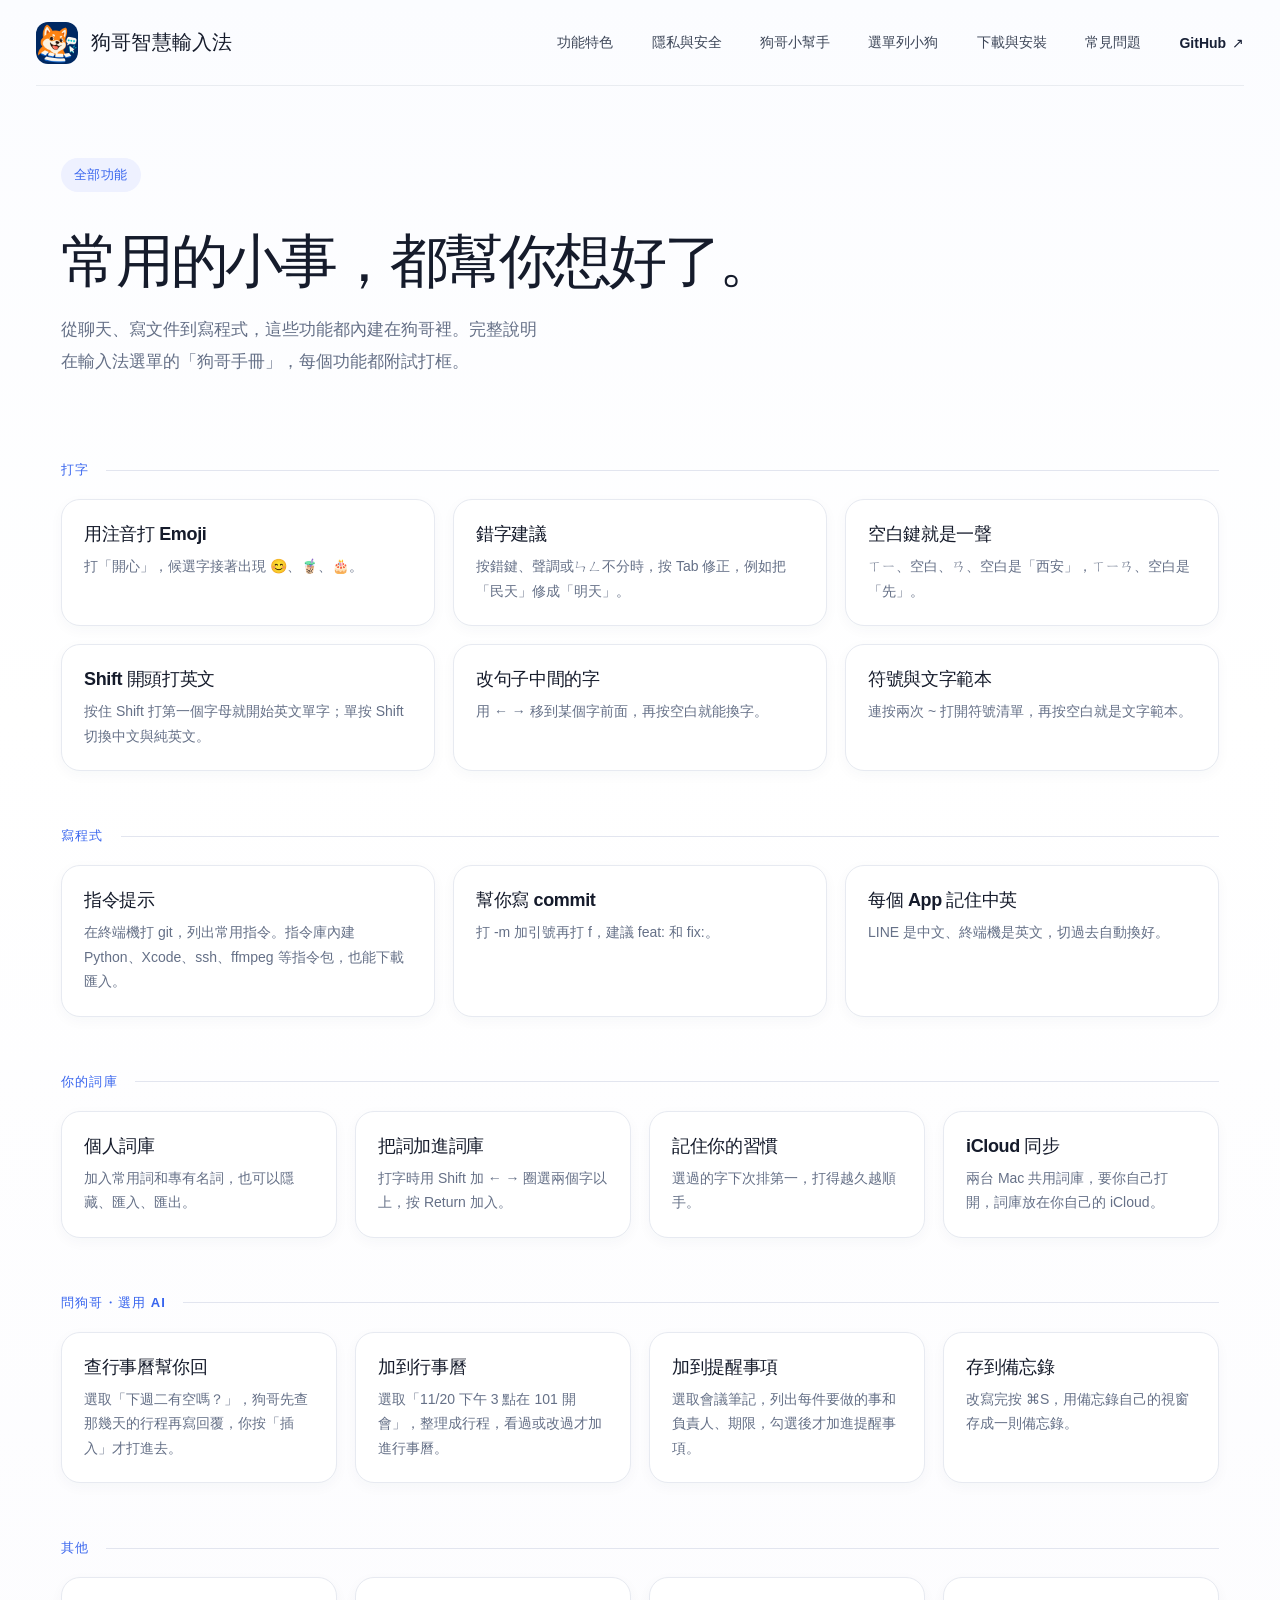
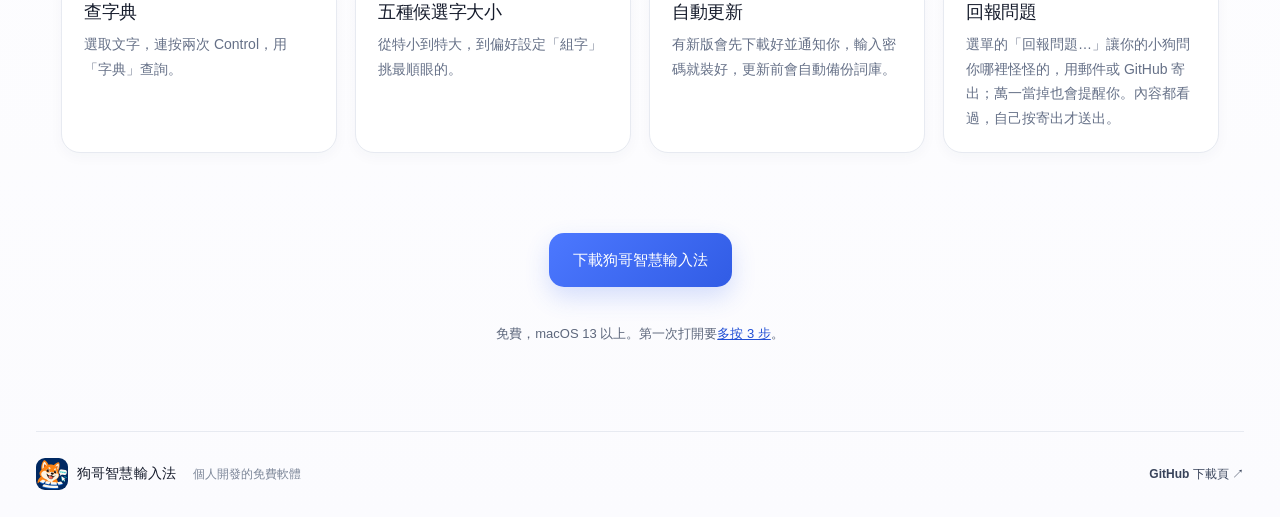
==== commit cbbfc686: "docs: publish the website from 390e7f2" ====
--- a/features.html
+++ b/features.html
@@ -99,7 +99,7 @@
           <article class="feature-item"><h2>查字典</h2><p>選取文字，連按兩次 Control，用「字典」查詢。</p></article>
           <article class="feature-item"><h2>五種候選字大小</h2><p>從特小到特大，到偏好設定「組字」挑最順眼的。</p></article>
           <article class="feature-item"><h2>自動更新</h2><p>有新版會先下載好並通知你，輸入密碼就裝好，更新前會自動備份詞庫。</p></article>
-          <article class="feature-item"><h2>當機回報</h2><p>萬一當掉，選單會提醒你，內容看過再自己決定送不送。</p></article>
+          <article class="feature-item"><h2>回報問題</h2><p>選單的「回報問題…」讓你的小狗問你哪裡怪怪的，用郵件或 GitHub 寄出；萬一當掉也會提醒你。內容都看過，自己按寄出才送出。</p></article>
         </div>
       </section>
 
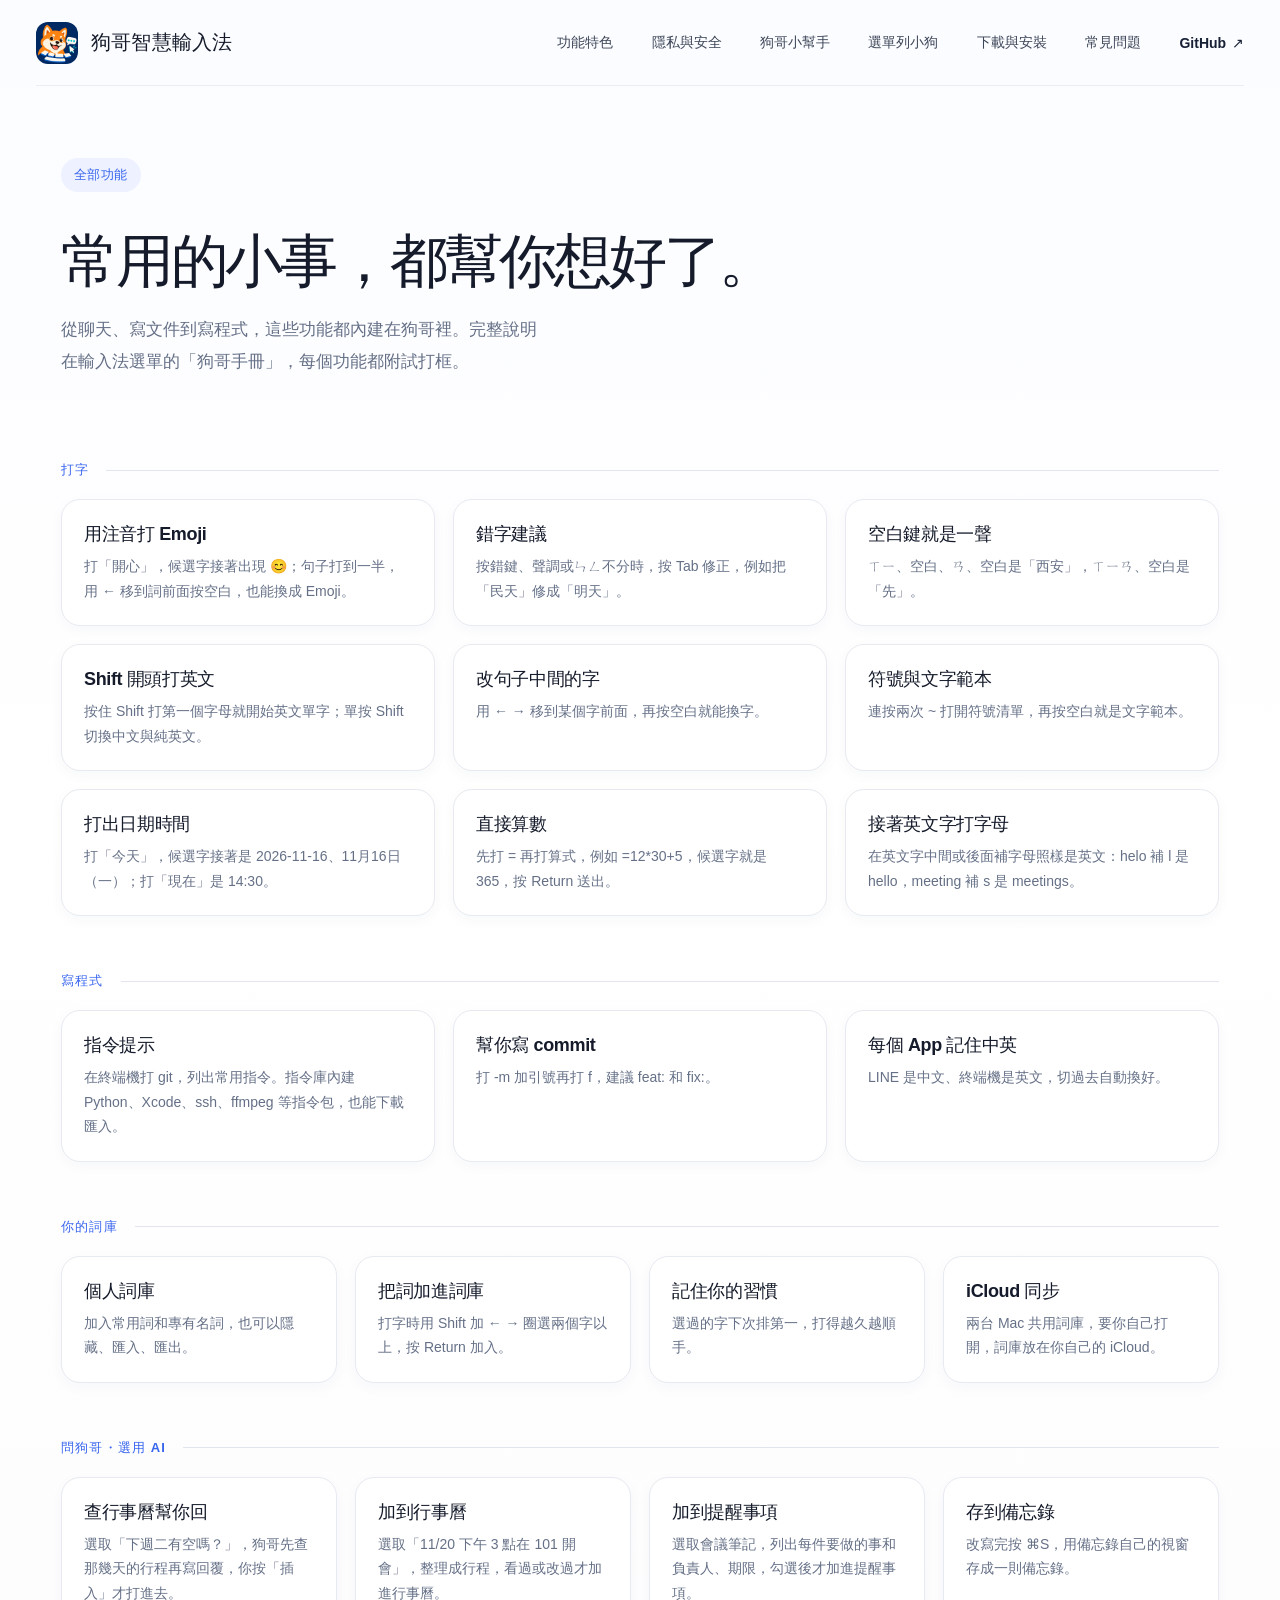
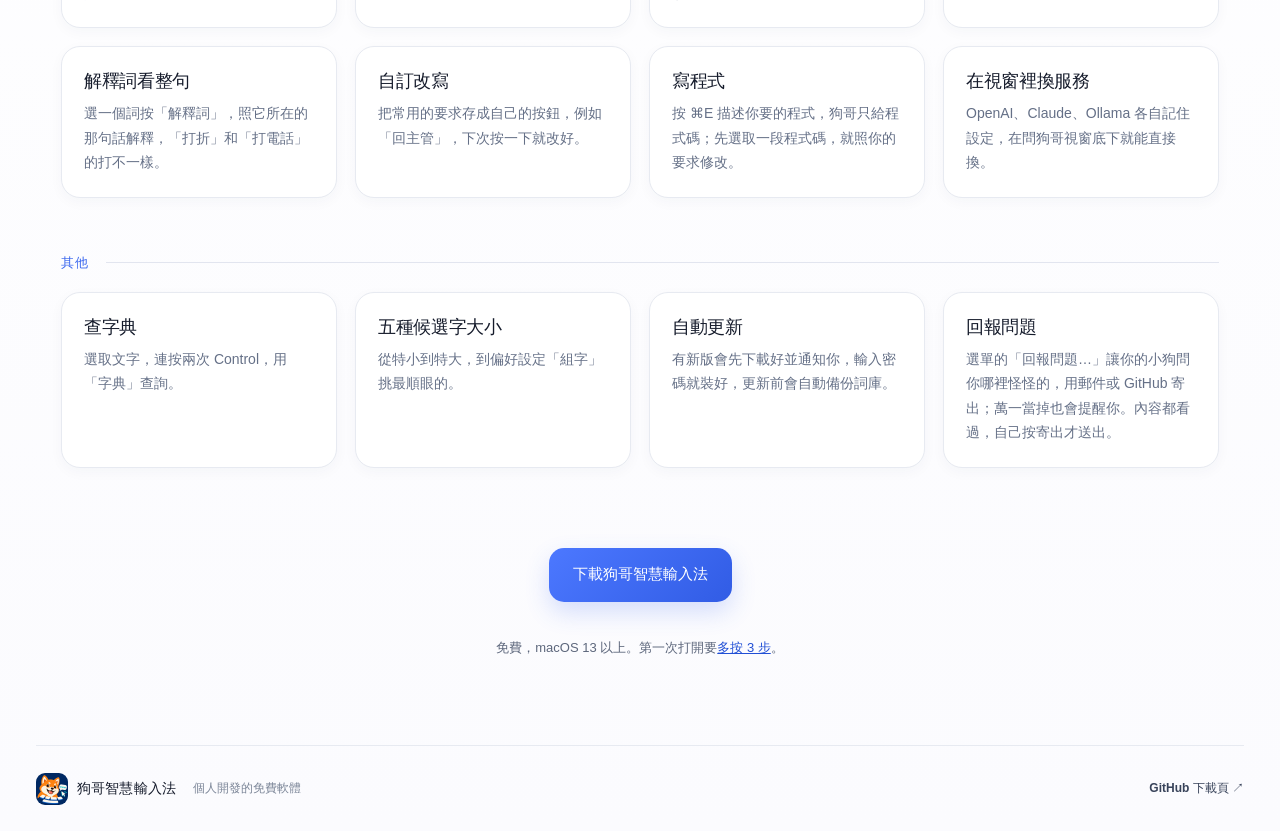
==== commit 78ac6908: "docs: publish the website from 81eb0bc" ====
--- a/features.html
+++ b/features.html
@@ -5,7 +5,7 @@
     <meta name="viewport" content="width=device-width, initial-scale=1">
     <meta name="theme-color" content="#f7f8fc">
     <title>全部功能｜狗哥智慧輸入法</title>
-    <meta name="description" content="狗哥智慧輸入法的全部功能：用注音打 Emoji、錯字建議、指令提示、個人詞庫、iCloud 同步、問狗哥的行事曆和提醒事項，以及自動更新。">
+    <meta name="description" content="狗哥智慧輸入法的全部功能：用注音打 Emoji、日期時間、算數、錯字建議、指令提示、個人詞庫、iCloud 同步、問狗哥的行事曆和提醒事項，以及自動更新。">
     <link rel="canonical" href="https://qso71.github.io/gouge-smart-input-releases/features.html">
     <link rel="icon" type="image/png" href="images/icon.png">
     <link rel="apple-touch-icon" href="images/icon.png">
@@ -13,7 +13,7 @@
     <meta property="og:site_name" content="狗哥智慧輸入法">
     <meta property="og:locale" content="zh_TW">
     <meta property="og:title" content="全部功能｜狗哥智慧輸入法">
-    <meta property="og:description" content="用注音打 Emoji、錯字建議、指令提示、個人詞庫、iCloud 同步、問狗哥的行事曆和提醒事項，以及自動更新。">
+    <meta property="og:description" content="用注音打 Emoji、日期時間、算數、錯字建議、指令提示、個人詞庫、iCloud 同步、問狗哥的行事曆和提醒事項，以及自動更新。">
     <meta property="og:url" content="https://qso71.github.io/gouge-smart-input-releases/features.html">
     <meta property="og:image" content="https://qso71.github.io/gouge-smart-input-releases/images/og.png">
     <meta property="og:image:width" content="1200">
@@ -21,7 +21,7 @@
     <meta property="og:image:alt" content="狗哥智慧輸入法：打字，本來就該這麼順。">
     <meta name="twitter:card" content="summary_large_image">
     <meta name="twitter:title" content="全部功能｜狗哥智慧輸入法">
-    <meta name="twitter:description" content="用注音打 Emoji、錯字建議、指令提示、個人詞庫、iCloud 同步、問狗哥的行事曆和提醒事項，以及自動更新。">
+    <meta name="twitter:description" content="用注音打 Emoji、日期時間、算數、錯字建議、指令提示、個人詞庫、iCloud 同步、問狗哥的行事曆和提醒事項，以及自動更新。">
     <meta name="twitter:image" content="https://qso71.github.io/gouge-smart-input-releases/images/og.png">
     <link rel="stylesheet" href="styles.css">
   </head>
@@ -55,12 +55,15 @@
       <section class="feature-group" aria-labelledby="group-typing">
         <div class="section-kicker"><span id="group-typing">打字</span><i></i></div>
         <div class="feature-grid">
-          <article class="feature-item"><h2>用注音打 Emoji</h2><p>打「開心」，候選字接著出現 😊、🧋、🎂。</p></article>
+          <article class="feature-item"><h2>用注音打 Emoji</h2><p>打「開心」，候選字接著出現 😊；句子打到一半，用 ← 移到詞前面按空白，也能換成 Emoji。</p></article>
           <article class="feature-item"><h2>錯字建議</h2><p>按錯鍵、聲調或ㄣㄥ不分時，按 Tab 修正，例如把「民天」修成「明天」。</p></article>
           <article class="feature-item"><h2>空白鍵就是一聲</h2><p>ㄒㄧ、空白、ㄢ、空白是「西安」，ㄒㄧㄢ、空白是「先」。</p></article>
           <article class="feature-item"><h2>Shift 開頭打英文</h2><p>按住 Shift 打第一個字母就開始英文單字；單按 Shift 切換中文與純英文。</p></article>
           <article class="feature-item"><h2>改句子中間的字</h2><p>用 ← → 移到某個字前面，再按空白就能換字。</p></article>
           <article class="feature-item"><h2>符號與文字範本</h2><p>連按兩次 ~ 打開符號清單，再按空白就是文字範本。</p></article>
+          <article class="feature-item"><h2>打出日期時間</h2><p>打「今天」，候選字接著是 2026-11-16、11月16日（一）；打「現在」是 14:30。</p></article>
+          <article class="feature-item"><h2>直接算數</h2><p>先打 = 再打算式，例如 =12*30+5，候選字就是 365，按 Return 送出。</p></article>
+          <article class="feature-item"><h2>接著英文字打字母</h2><p>在英文字中間或後面補字母照樣是英文：helo 補 l 是 hello，meeting 補 s 是 meetings。</p></article>
         </div>
       </section>
 
@@ -90,6 +93,10 @@
           <article class="feature-item"><h2>加到行事曆</h2><p>選取「11/20 下午 3 點在 101 開會」，整理成行程，看過或改過才加進行事曆。</p></article>
           <article class="feature-item"><h2>加到提醒事項</h2><p>選取會議筆記，列出每件要做的事和負責人、期限，勾選後才加進提醒事項。</p></article>
           <article class="feature-item"><h2>存到備忘錄</h2><p>改寫完按 ⌘S，用備忘錄自己的視窗存成一則備忘錄。</p></article>
+          <article class="feature-item"><h2>解釋詞看整句</h2><p>選一個詞按「解釋詞」，照它所在的那句話解釋，「打折」和「打電話」的打不一樣。</p></article>
+          <article class="feature-item"><h2>自訂改寫</h2><p>把常用的要求存成自己的按鈕，例如「回主管」，下次按一下就改好。</p></article>
+          <article class="feature-item"><h2>寫程式</h2><p>按 ⌘E 描述你要的程式，狗哥只給程式碼；先選取一段程式碼，就照你的要求修改。</p></article>
+          <article class="feature-item"><h2>在視窗裡換服務</h2><p>OpenAI、Claude、Ollama 各自記住設定，在問狗哥視窗底下就能直接換。</p></article>
         </div>
       </section>
 
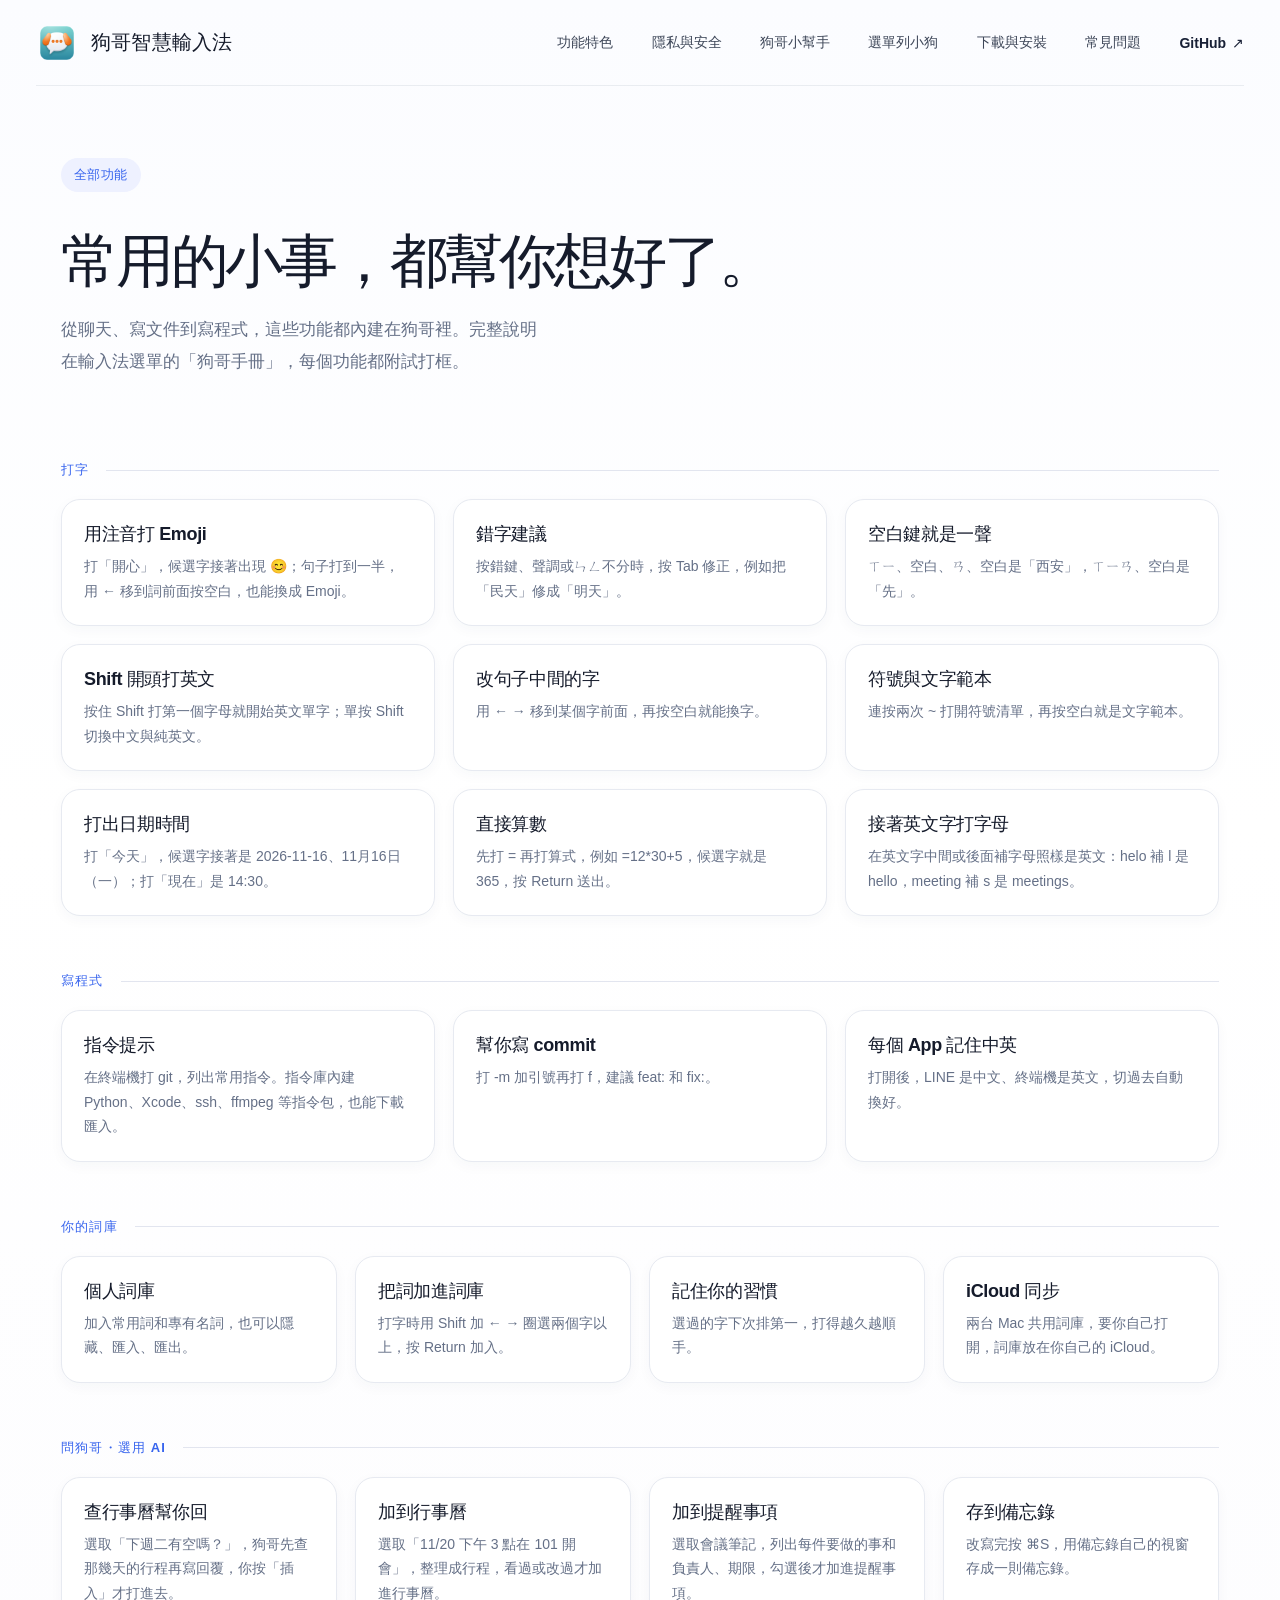
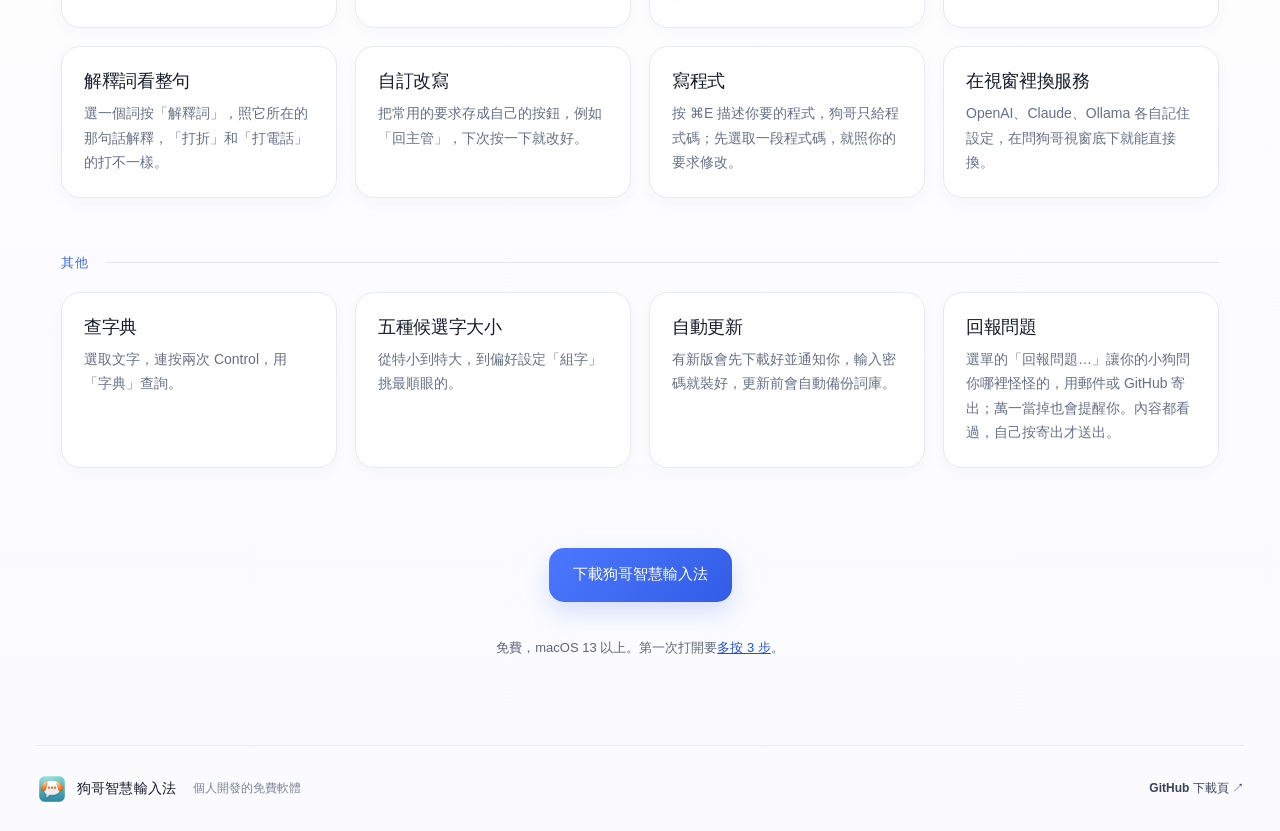
==== commit 2975af10: "docs: publish the website from a9bd1ee" ====
--- a/features.html
+++ b/features.html
@@ -72,7 +72,7 @@
         <div class="feature-grid">
           <article class="feature-item"><h2>指令提示</h2><p>在終端機打 git，列出常用指令。指令庫內建 Python、Xcode、ssh、ffmpeg 等指令包，也能下載匯入。</p></article>
           <article class="feature-item"><h2>幫你寫 commit</h2><p>打 -m 加引號再打 f，建議 feat: 和 fix:。</p></article>
-          <article class="feature-item"><h2>每個 App 記住中英</h2><p>LINE 是中文、終端機是英文，切過去自動換好。</p></article>
+          <article class="feature-item"><h2>每個 App 記住中英</h2><p>打開後，LINE 是中文、終端機是英文，切過去自動換好。</p></article>
         </div>
       </section>
 
